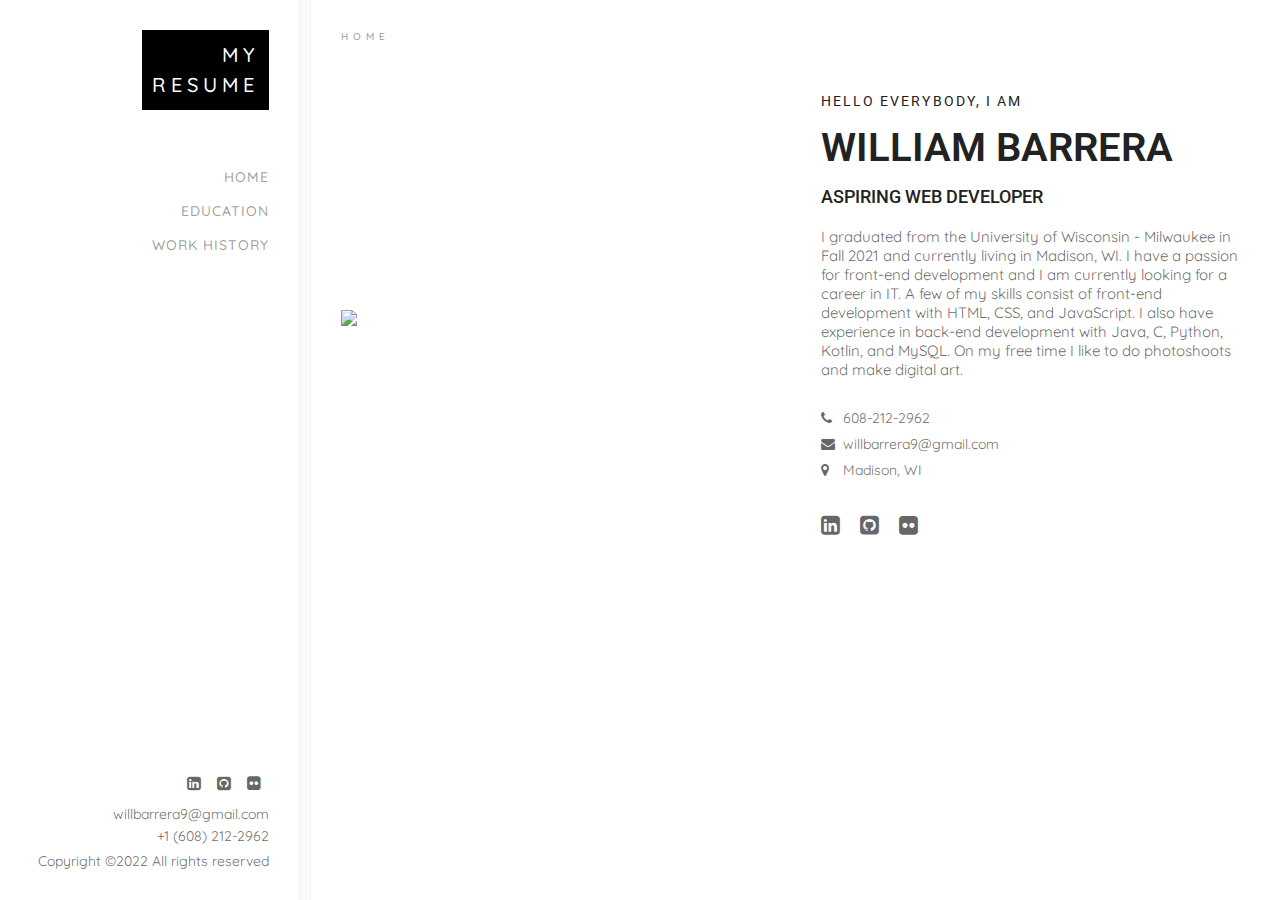
==== index.html @ 20d4d877 "updated photo url" ====
<!DOCTYPE html>
<html>

<head>
  <meta charset="utf-8">
  <meta name="viewport" content="width=device-width">

  <link href="style.css" rel="stylesheet" type="text/css" />
  <title>Home</title>
  <link href="https://stackpath.bootstrapcdn.com/font-awesome/4.7.0/css/font-awesome.min.css" rel="stylesheet">
</head>


<body>
  
  <div class="wraper">
    <div class="container">
      <div class="left-content p-30">
        <div class="logo">
          <a href="index.html">
            <span>My</span>
            <span>Resume</span>
          </a>
        </div>
        <div class="nav">
          <ul>
            <li><a href="index.html">Home</a></li>
            <li><a href="education.html">Education</a></li>
            <li><a href="workhistory.html">Work History</a></li>

          </ul>
        </div>
        <div class="left-footer">
          <div class="social-icons">
            <ul>
              <li><a href="https://www.linkedin.com/in/william-barrera-1a987919a/"><i class="fa fa-linkedin-square" aria-hidden="true"></i></a></li>
              <li><a href="https://github.com/WillB5"><i class="fa fa-github-square" aria-hidden="true"></i></a></li>
              <li><a href="https://www.flickr.com/people/194428356@N07/"><i class="fa fa-flickr" aria-hidden="true"></i></a></li>
            </ul>
          </div>
          <div class="foot-contact">
            <ul>
              <li>willbarrera9@gmail.com</li>
              <li>+1 (608) 212-2962</li>
            </ul>
          </div>

          <div class="copy-rights">Copyright &copy;2022 All rights reserved</div>
        </div>

      </div>
      <div class="main-content">
        <div class="section1 p-30" id="Home">
          <div class="sec-title">
            <div class="pg-sub-title">Home</div>
          </div>
          <div class="d-flex-align-center">
            <div id=pfp class="user-img flex-1"><img src="https://scontent-msp1-1.xx.fbcdn.net/v/t39.30808-6/271626206_5338001409563027_121557724615903491_n.jpg?stp=cp0_dst-jpg_e15_fr_q65&_nc_cat=107&ccb=1-7&_nc_sid=85a577&efg=eyJpIjoidCJ9&_nc_ohc=-cINYerEczsAX9BMkfF&_nc_ht=scontent-msp1-1.xx&oh=00_AT_D4rNkioq-xpFSXjNBUVJzfQZFJUGszZsTS9U1H5JEUA&oe=633B177D"></div>
            <div class="user-profile flex-1">
              <div class="pro-details">
                <div class="sm-text">HELLO EVERYBODY, I AM</div>
                <div class="name">William Barrera</div>
                <div class="role">Aspiring Web Developer</div>

              </div>
              <div class="text">I graduated from the University of Wisconsin - Milwaukee in Fall 2021 and currently living in Madison, WI. I have a passion for front-end development and I am currently looking for a career in IT. A few of my skills consist of front-end development with HTML, CSS, and JavaScript. I also have experience in back-end development with Java, C, Python, Kotlin, and MySQL. On my free time I like to do photoshoots and make digital art.</div>
              <div class="pr-list">
                <ul>
                  <li><i class="fa fa-phone" aria-hidden="true"></i> 608-212-2962</li>
                  <li><i class="fa fa-envelope" aria-hidden="true"></i> willbarrera9@gmail.com</li>
                  <li><i class="fa fa-map-marker" aria-hidden="true"></i> Madison, WI</li>
                </ul>
              </div>
              <div class="social-icons-head">
                <ul>
                  <li><a href="https://www.linkedin.com/in/william-barrera-1a987919a/"><i class="fa fa-linkedin-square" aria-hidden="true"></i></a></li>
                  <li><a href="https://github.com/WillB5"><i class="fa fa-github-square" aria-hidden="true"></i></a></li>
                  <li><a href="https://www.flickr.com/people/194428356@N07/"><i class="fa fa-flickr" aria-hidden="true"></i></a></li>
                </ul>
              </div>

            </div>
          </div>
        </div>

      </div>
    </div>
  </div>
</body>


   <!--
  This script places a badge on your repl's full-browser view back to your repl's cover
  page. Try various colors for the theme: dark, light, red, orange, yellow, lime, green,
  teal, blue, blurple, magenta, pink!
  -->
  
  <script src="https://replit.com/public/js/replit-badge.js" theme="blue" defer></script> 
</body>

</html>
---- style.css ----
@charset "utf-8";
@import url('https://fonts.googleapis.com/css?family=Quicksand:300,400,500,700');
@import url('https://fonts.googleapis.com/css?family=Roboto');
/*=============================================
Css Indexing
===============================================
1 Base CSS

===============================================*/





/*===========================================
Base CSS
============================================*/
*{
  margin: 0;
  padding: 0;
  box-sizing: border-box;
}
h1,
h2,
h3,
h4,
h5,
h6 {


}
html {
  height: 100%;
}
body {
  height: 100%;
  font-family: 'Quicksand', sans-serif;
 color: rgba(0, 0, 0, 0.6);
  box-sizing: border-box;
  font-size: 14px;
  overflow: hidden;
  background: #fafafa;
}
label {
  padding: 0;
  margin: 0;
}
ul, li, ol {
  padding: 0;
  margin: 0;
}
li{
  list-style: none;
}
a, img {
  border: 0;
  outline: none;
  text-decoration: none;
}
input::-moz-focus-inner {
  border: 0;
}
bo {
  outline: none;
}
img {
  max-width: 100%;
  height: auto;
  vertical-align: bottom;
}
input, select, textarea, button{
  font-family: 'Muli', sans-serif;
}
input:focus, select:focus, textarea:focus, button:focus{
  outline: 0;
}

a {
  color: inherit;
  -webkit-transition: 0.5s;
  -o-transition: 0.5s;
  transition: 0.5s; }


p {
  margin-bottom: 1.5em; }

h1, h2, h3, h4, h5, h6 {
  color: #000;
  font-family: "Quicksand", Arial, sans-serif;
  font-weight: 400;
  margin: 0 0 30px 0; }


i.material-icons {
  font-size: inherit;
  line-height: inherit;
}
::-webkit-scrollbar-track
{
  -webkit-box-shadow: inset 0 0 6px rgba(0,0,0,0.3);
  background-color: #F5F5F5;
}

::-webkit-scrollbar
{
  width: 5px;
  height: 5px;
  background-color: #F5F5F5;
}

::-webkit-scrollbar-thumb
{

  -webkit-box-shadow: inset 0 0 6px rgba(0,0,0,.3);
  background-color: #777;
}

/*===========================================
Text Styles CSS
============================================*/
.t-title-size{
  font-size: 18px;
}
.t-bold{
  font-weight: 600;
}
.t-normal{
  font-weight: normal;
}
.t-center{
  text-align: center;
}
.t-right{
  text-align: right;
}



/*===========================================
Padding & Margins CSS
============================================*/
.p-5{
  padding: 5px;
}
.p-10{
  padding: 10px;
}
.p-15{
  padding: 15px;
}
.p-20{
  padding: 20px;
}
.p-25{
  padding: 25px;
}
.p-30{
  padding: 30px;
}
.p-35{
  padding: 35px;
}
.p-40{
  padding: 40px;
}
.p-45{
  padding: 45px;
}
.p-50{
  padding: 50px;
}

.p-right5{
  padding-right: 5px;
}
.p-right10{
  padding-right: 10px;
}
.p-right15{
  padding-right: 15px;
}
.p-right20{
  padding-right: 20px;
}
.p-right25{
  padding-right: 25px;
}
.p-right30{
  padding-right: 30px;
}

.p-left5{
  padding-left: 5px;
}
.p-left10{
  padding-left: 10px;
}
.p-left15{
  padding-left: 15px;
}
.p-left20{
  padding-left: 20px;
}
.p-left25{
  padding-left: 25px;
}
.p-left30{
  padding-left: 30px;
}

.m-5{
  margin:: 5px;
}
.m-10{
  margin: 10px;
}
.m-15{
  margin: 15px;
}
.m-20{
  margin: 20px;
}
.m-25{
  margin: 25px;
}
.m-30{
  margin: 30px;
}
.m-35{
  margin: 35px;
}
.m-40{
  margin: 40px;
}
.m-45{
  margin: 45px;
}
.m-50{
  margin: 50px;
}

/*===========================================
Display Styles
============================================*/
.d-flex{
  display: flex;
}
.d-flex-align-center{
  display: flex;
  align-items: center;
  flex-direction: row;
}
.d-flex-align-center-column{
  display: flex;
  align-items: center;
  flex-direction: column;
}
.flex-1{
  flex: 1;
}
.flex-2{
  flex: 2;
}



/*===========================================
Page Styles
============================================*/

.wraper {
    width: 100%;
    height: 100%;
}


.container {
    height: 100%;
    display: flex;
    flex-direction: row;
}

.left-content {
    width: 300px;
    overflow-y: auto;
    height: 100%;
    background: #fff;
    border-right: 1px solid rgba(221, 221, 221, 0.38);
    display: flex;
    flex-direction: column;
}

.main-content {
    flex: 1;
    overflow-y: auto;
    margin-left: 10px;
    background: #fff;
    border-left: 1px solid rgba(221, 221, 221, 0.38);
}
.logo {
    display: flex;
    justify-content: flex-end;
}

.logo a {
    color: #fff;
    text-align: right;
    background: #000;
    display: flex;
    flex-direction: column;
    padding: 10px;
    font-size: 20px;
    text-transform: uppercase;
    letter-spacing: 5px;
    line-height: 30px;
    font-weight: 500;
}

.nav {
    flex: 1;
    /* display: flex; */
    justify-content: flex-end;
    margin: 50px 0px;
}

.nav ul li, .nav ul li a {
    display: flex;
    justify-content: flex-end;
}

.nav ul li a {
    padding: 8px 0px;
    text-transform: uppercase;
    color: rgba(0, 0, 0, 0.4);
    letter-spacing: 1px;
    font-weight: 500;
    position: relative;
}

.nav ul li a:hover {
    color: #000;
}
.nav ul li a:after {
    content: "";
    width: 0;
    height: 1px;
    background: #000;
    position: absolute;
    bottom: 5px;
    left: 0;
    right: 0;
    -webkit-transform: scaleX(0);
    -moz-transform: scaleX(0);
    -ms-transform: scaleX(0);
    -o-transform: scaleX(0);
    transform: scaleX(0);
    -webkit-transition: all 0.3s cubic-bezier(0.175, 0.885, 0.32, 1.275);
    -moz-transition: all 0.3s cubic-bezier(0.175, 0.885, 0.32, 1.275);
    -ms-transition: all 0.3s cubic-bezier(0.175, 0.885, 0.32, 1.275);
    -o-transition: all 0.3s cubic-bezier(0.175, 0.885, 0.32, 1.275);
    transition: all 0.3s cubic-bezier(0.175, 0.885, 0.32, 1.275);
}

.nav ul li a:hover:after {
    width: 100%;
    -webkit-transform: scaleX(1);
    -moz-transform: scaleX(1);
    -ms-transform: scaleX(1);
    -o-transform: scaleX(1);
    transform: scaleX(1);
}

.left-footer {
    color: rgba(0, 0, 0, 0.6);
    display: flex;
    flex-direction: column;
    justify-content: flex-end;
}

.foot-contact, .social-icons ul, .copy-rights {
    display: flex;
    justify-content: flex-end;
}

.social-icons ul li {
    display: flex;
    justify-content: flex-end;
    flex-direction: row;
}

.foot-contact ul {
    display: flex;
    flex-direction: column;
}

.foot-contact ul li {
    justify-content: flex-end;
    display: flex;
    margin: 2px 0px;
}

.foot-contact {
   margin: 5px 0px;
}



.social-icons ul li a {
    padding: 5px 8px;
    font-size: 16px;
}


.social-icons ul li a:hover {
  color: #000;
  transform: scale(1.2) translateY(-5px);
}
.user-profile {
    padding-left: 50px;
}

.sm-text {
    letter-spacing: 2.1px;
    font-weight: normal;
    color: #222222;
    font-size: 14px;
    font-family: "Roboto", sans-serif;
    text-transform: uppercase;
}

.name {
    font-size: 40px;
    text-transform: uppercase;
    margin: 15px 0px;
    color: #222222;
    font-family: "Roboto", sans-serif;
    font-weight: 600;
}

.role {
    font-size: 18px;
    font-weight: 500;
    font-family: "Roboto", sans-serif;
    text-transform: uppercase;
    margin-bottom: 20px;
    color: #222222;
}

.text {
   
    font-size: 15px;
}

.pr-list {
    margin: 30px 0px;
    
}

.pr-list ul li {
    margin-bottom: 8px;
}

.pr-list ul li i {
    width: 18px;
}
.social-icons-head ul {
    display: flex;
}

.social-icons-head ul li a {
    padding: 5px 10px;
    font-size: 22px;
    transition: all .3s;
        display: flex;
}

.social-icons-head {}

.social-icons-head ul li:nth-child(1) a {
    padding-left: 0;
}

.social-icons-head ul li a:hover {
    color: #000;
    transform: scale(1.2) translateY(-5px);
}
.sec-title {
    margin-bottom: 50px;
}

.pg-title {
    font-size: 18px;
    font-weight: 500;
    text-transform: uppercase;
    letter-spacing: 5px;
    line-height: 1.8;
    color: #000;
}

.pg-sub-title {
    margin-bottom: 10px;
    display: block;
    font-size: 10px;
    text-transform: uppercase;
    color: #999999;
    font-weight: 500;
    letter-spacing: 5px;
}

/*rescaling for smaller devices*/

@media screen and (max-width: 800px) {
  .left-content {
    width: 40%; 
  }

  #pfp {
    display: none;
  }
}
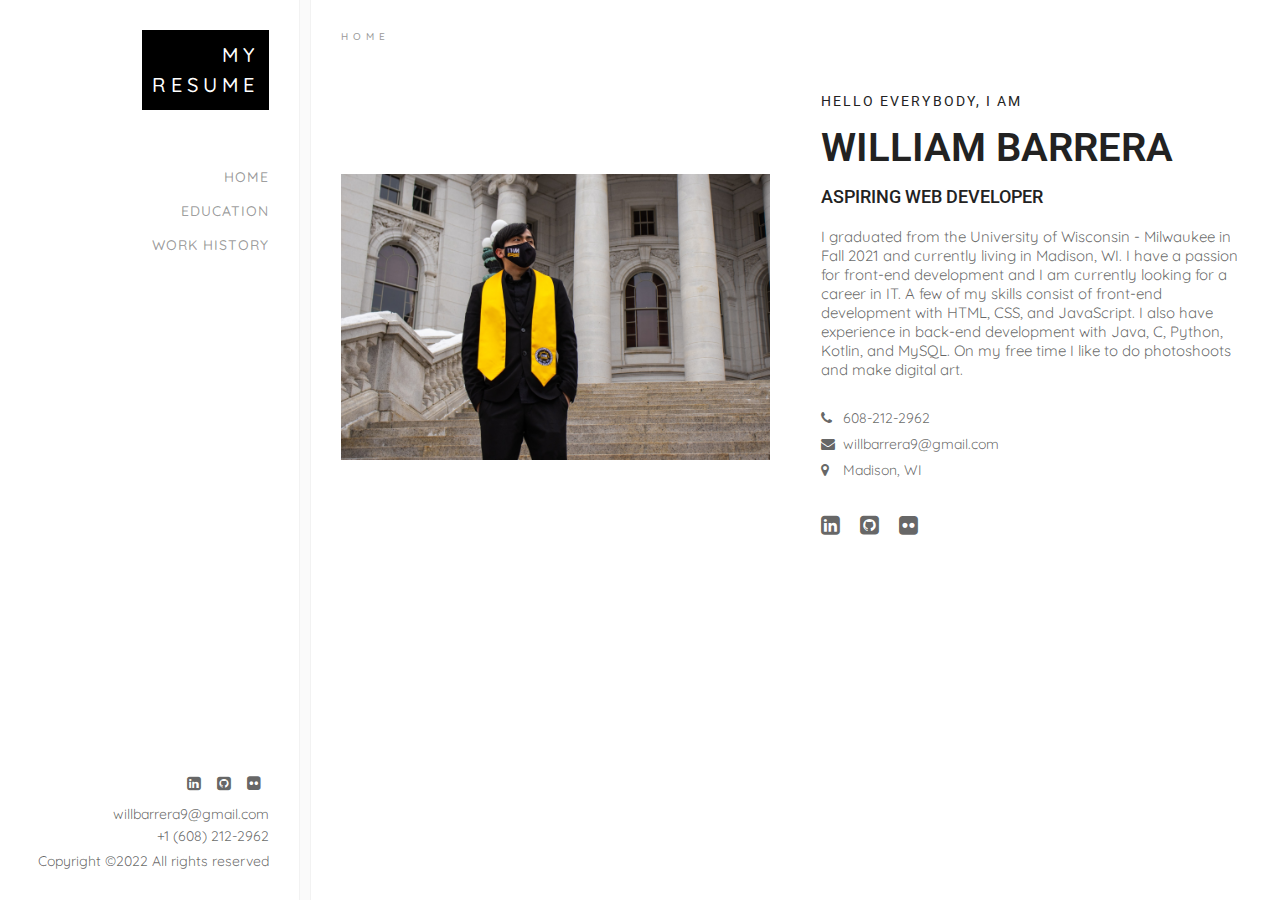
==== commit 6670a778: "fixed photo not displaying and linkedin link" ====
--- a/index.html
+++ b/index.html
@@ -33,7 +33,7 @@
         <div class="left-footer">
           <div class="social-icons">
             <ul>
-              <li><a href="https://www.linkedin.com/in/william-barrera-1a987919a/"><i class="fa fa-linkedin-square" aria-hidden="true"></i></a></li>
+              <li><a href="https://www.linkedin.com/in/willbarrera"><i class="fa fa-linkedin-square" aria-hidden="true"></i></a></li>
               <li><a href="https://github.com/WillB5"><i class="fa fa-github-square" aria-hidden="true"></i></a></li>
               <li><a href="https://www.flickr.com/people/194428356@N07/"><i class="fa fa-flickr" aria-hidden="true"></i></a></li>
             </ul>
@@ -55,7 +55,7 @@
             <div class="pg-sub-title">Home</div>
           </div>
           <div class="d-flex-align-center">
-            <div id=pfp class="user-img flex-1"><img src="https://scontent-msp1-1.xx.fbcdn.net/v/t39.30808-6/271626206_5338001409563027_121557724615903491_n.jpg?stp=cp0_dst-jpg_e15_fr_q65&_nc_cat=107&ccb=1-7&_nc_sid=85a577&efg=eyJpIjoidCJ9&_nc_ohc=-cINYerEczsAX9BMkfF&_nc_ht=scontent-msp1-1.xx&oh=00_AT_D4rNkioq-xpFSXjNBUVJzfQZFJUGszZsTS9U1H5JEUA&oe=633B177D"></div>
+            <div id=pfp class="user-img flex-1"><img src="Photos/will.jpg"></div>
             <div class="user-profile flex-1">
               <div class="pro-details">
                 <div class="sm-text">HELLO EVERYBODY, I AM</div>
@@ -73,7 +73,7 @@
               </div>
               <div class="social-icons-head">
                 <ul>
-                  <li><a href="https://www.linkedin.com/in/william-barrera-1a987919a/"><i class="fa fa-linkedin-square" aria-hidden="true"></i></a></li>
+                  <li><a href="https://www.linkedin.com/in/willbarrera"><i class="fa fa-linkedin-square" aria-hidden="true"></i></a></li>
                   <li><a href="https://github.com/WillB5"><i class="fa fa-github-square" aria-hidden="true"></i></a></li>
                   <li><a href="https://www.flickr.com/people/194428356@N07/"><i class="fa fa-flickr" aria-hidden="true"></i></a></li>
                 </ul>
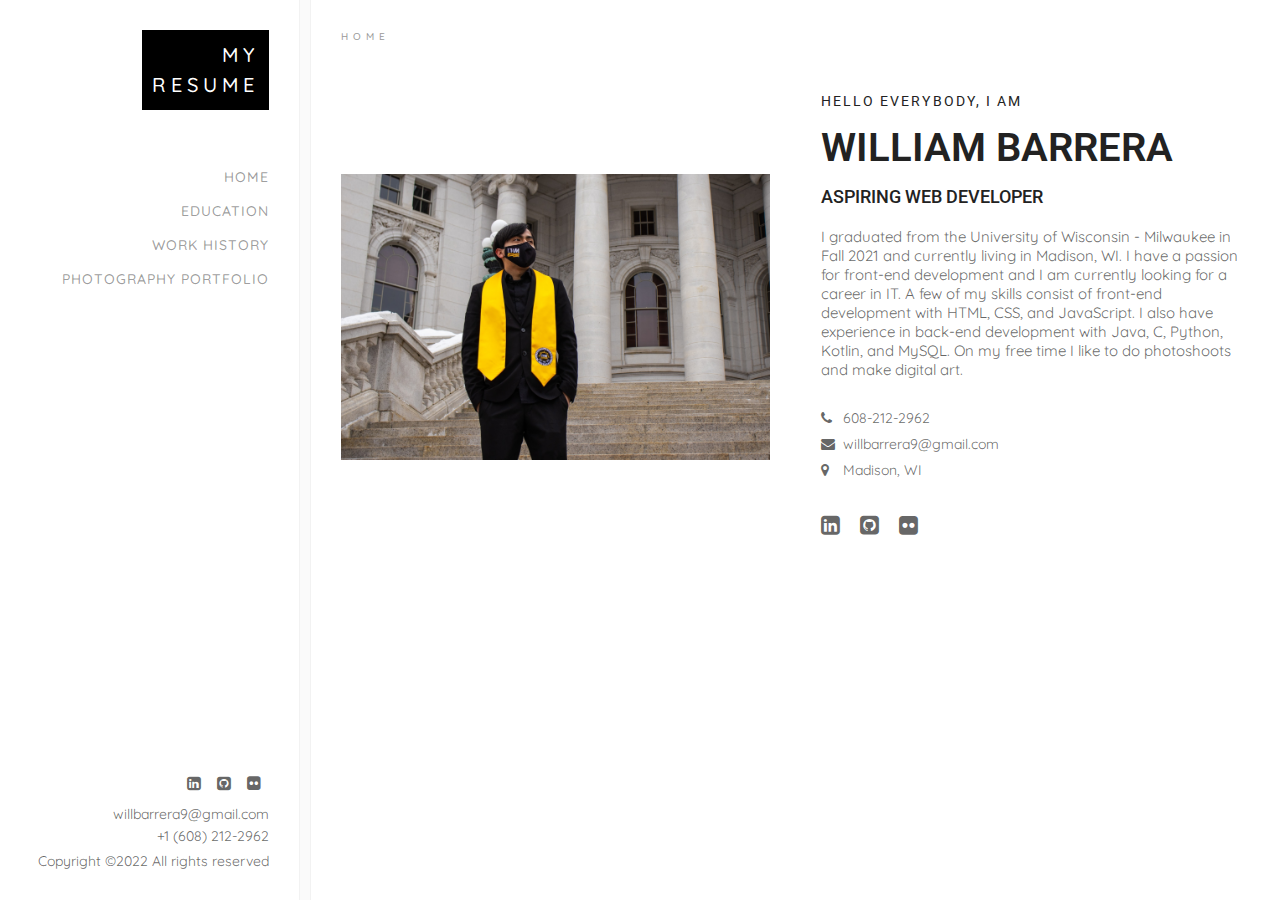
==== commit 41afd234: "Update index.html" ====
--- a/index.html
+++ b/index.html
@@ -27,6 +27,7 @@
             <li><a href="index.html">Home</a></li>
             <li><a href="education.html">Education</a></li>
             <li><a href="workhistory.html">Work History</a></li>
+            <li><a href="https://photoblog57.wordpress.com/">Photography Portfolio</a></li>
 
           </ul>
         </div>
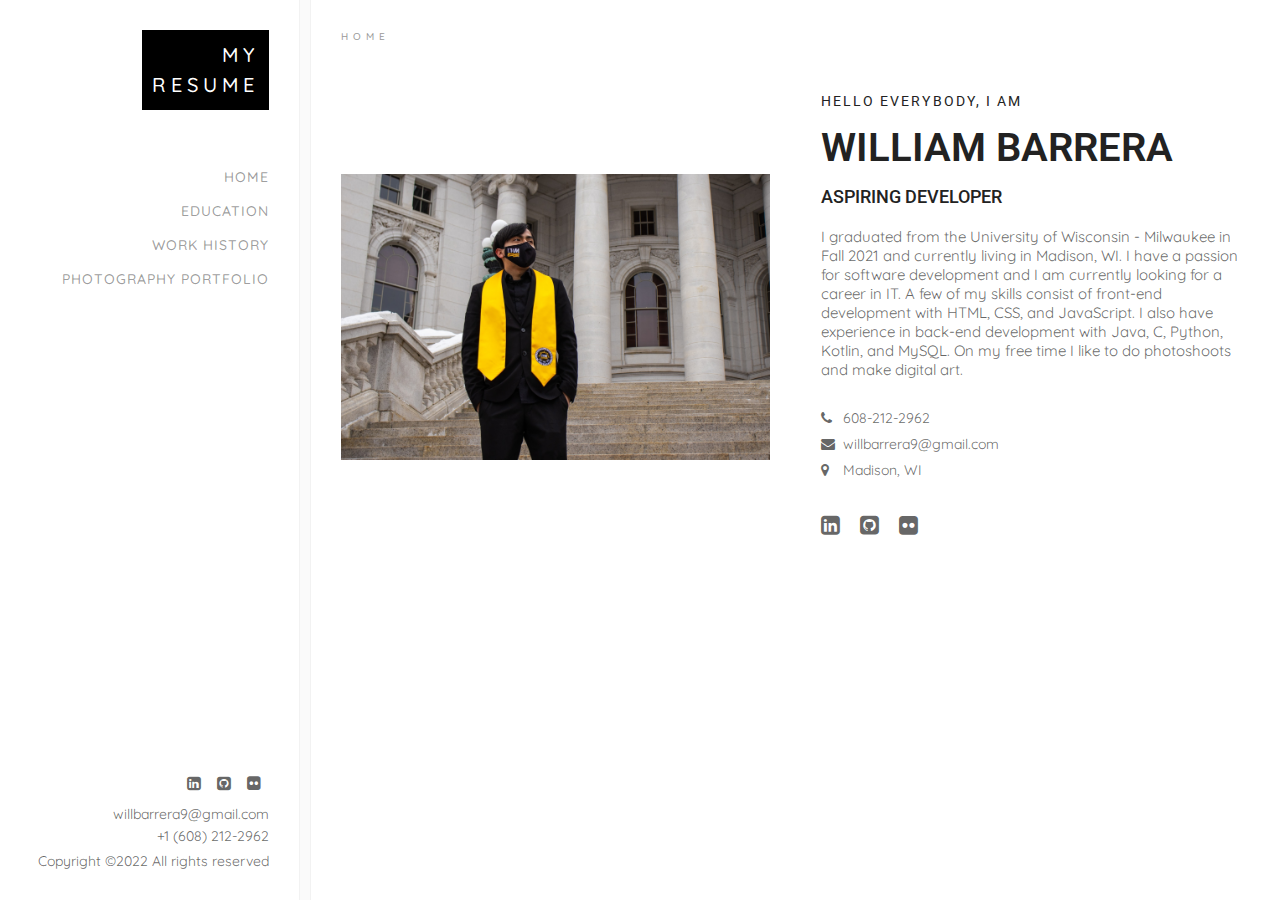
==== commit 7faffdcb: "Update index.html" ====
--- a/index.html
+++ b/index.html
@@ -61,10 +61,10 @@
               <div class="pro-details">
                 <div class="sm-text">HELLO EVERYBODY, I AM</div>
                 <div class="name">William Barrera</div>
-                <div class="role">Aspiring Web Developer</div>
+                <div class="role">Aspiring Developer</div>
 
               </div>
-              <div class="text">I graduated from the University of Wisconsin - Milwaukee in Fall 2021 and currently living in Madison, WI. I have a passion for front-end development and I am currently looking for a career in IT. A few of my skills consist of front-end development with HTML, CSS, and JavaScript. I also have experience in back-end development with Java, C, Python, Kotlin, and MySQL. On my free time I like to do photoshoots and make digital art.</div>
+              <div class="text">I graduated from the University of Wisconsin - Milwaukee in Fall 2021 and currently living in Madison, WI. I have a passion for software development and I am currently looking for a career in IT. A few of my skills consist of front-end development with HTML, CSS, and JavaScript. I also have experience in back-end development with Java, C, Python, Kotlin, and MySQL. On my free time I like to do photoshoots and make digital art.</div>
               <div class="pr-list">
                 <ul>
                   <li><i class="fa fa-phone" aria-hidden="true"></i> 608-212-2962</li>
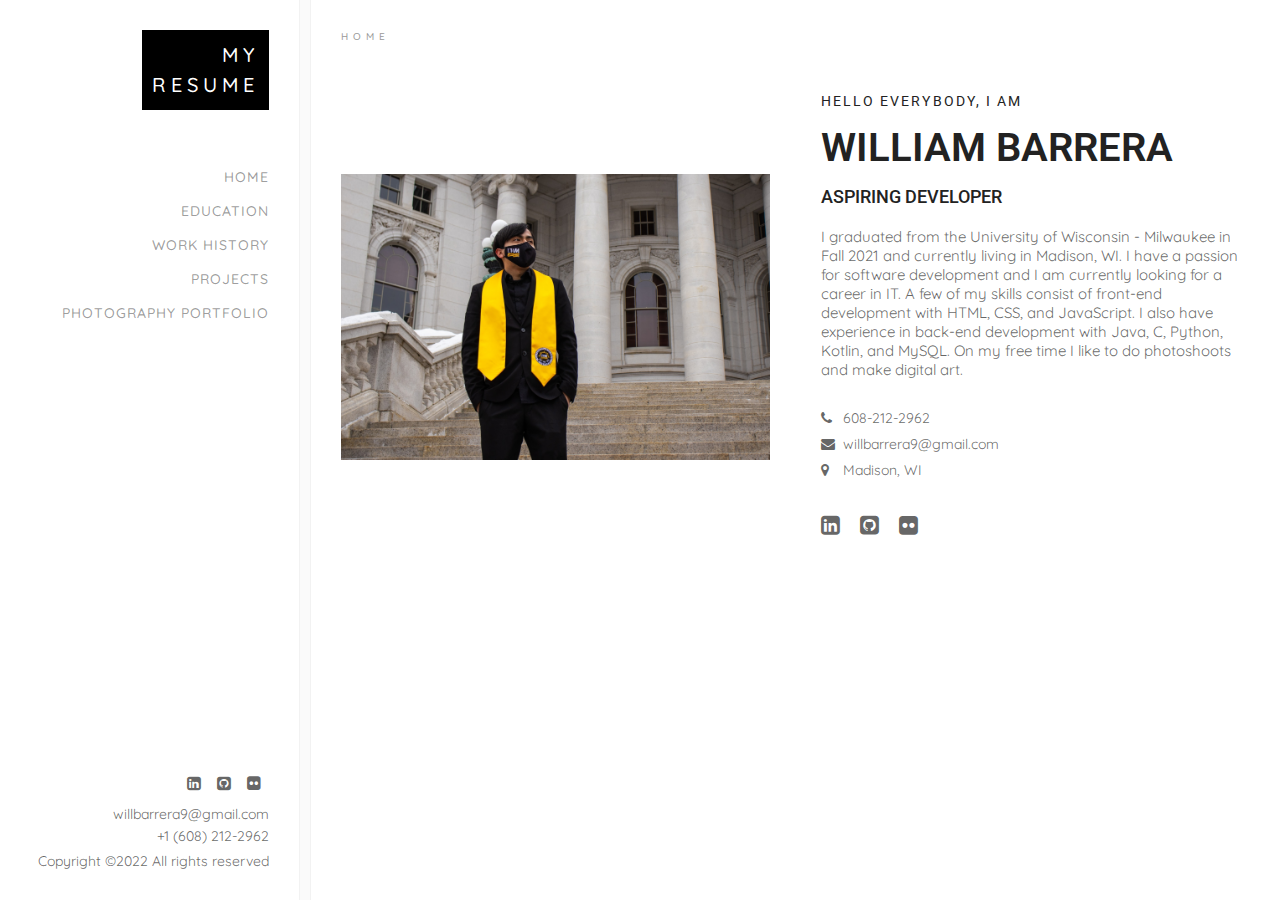
==== commit 83c66dff: "Added a projects page" ====
--- a/index.html
+++ b/index.html
@@ -27,7 +27,8 @@
             <li><a href="index.html">Home</a></li>
             <li><a href="education.html">Education</a></li>
             <li><a href="workhistory.html">Work History</a></li>
-            <li><a href="https://photoblog57.wordpress.com/">Photography Portfolio</a></li>
+            <li><a href="projects.html">Projects</a></li>
+            <li><a href="https://photography-porfolio-website.pages.dev/#">Photography Portfolio</a></li>
 
           </ul>
         </div>
@@ -88,15 +89,4 @@
     </div>
   </div>
 </body>
-
-
-   <!--
-  This script places a badge on your repl's full-browser view back to your repl's cover
-  page. Try various colors for the theme: dark, light, red, orange, yellow, lime, green,
-  teal, blue, blurple, magenta, pink!
-  -->
-  
-  <script src="https://replit.com/public/js/replit-badge.js" theme="blue" defer></script> 
-</body>
-
 </html>
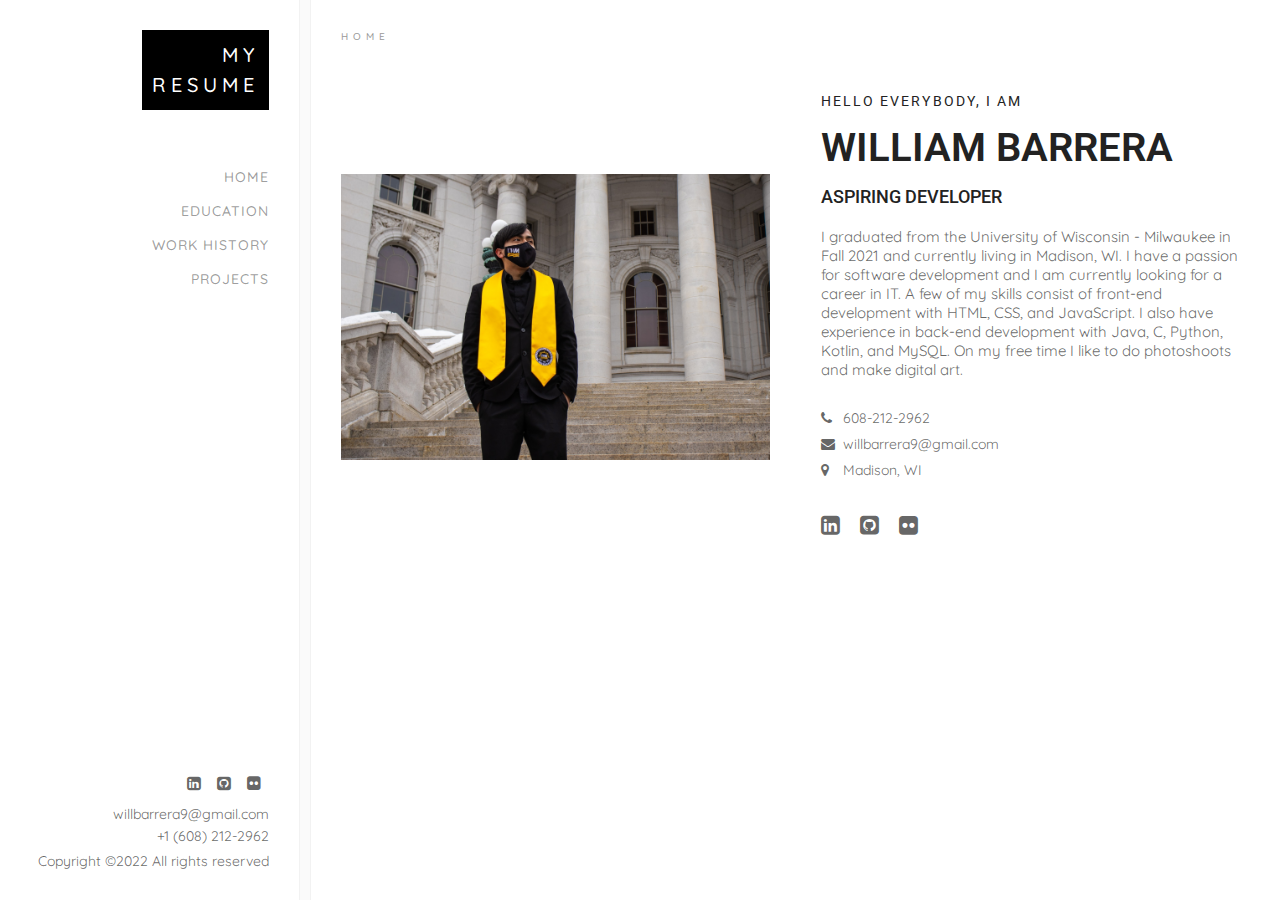
==== commit cbf79819: "Moved Photography Portfolio into projects rather than having a separate tab for it." ====
--- a/index.html
+++ b/index.html
@@ -28,7 +28,6 @@
             <li><a href="education.html">Education</a></li>
             <li><a href="workhistory.html">Work History</a></li>
             <li><a href="projects.html">Projects</a></li>
-            <li><a href="https://photography-porfolio-website.pages.dev/#">Photography Portfolio</a></li>
 
           </ul>
         </div>
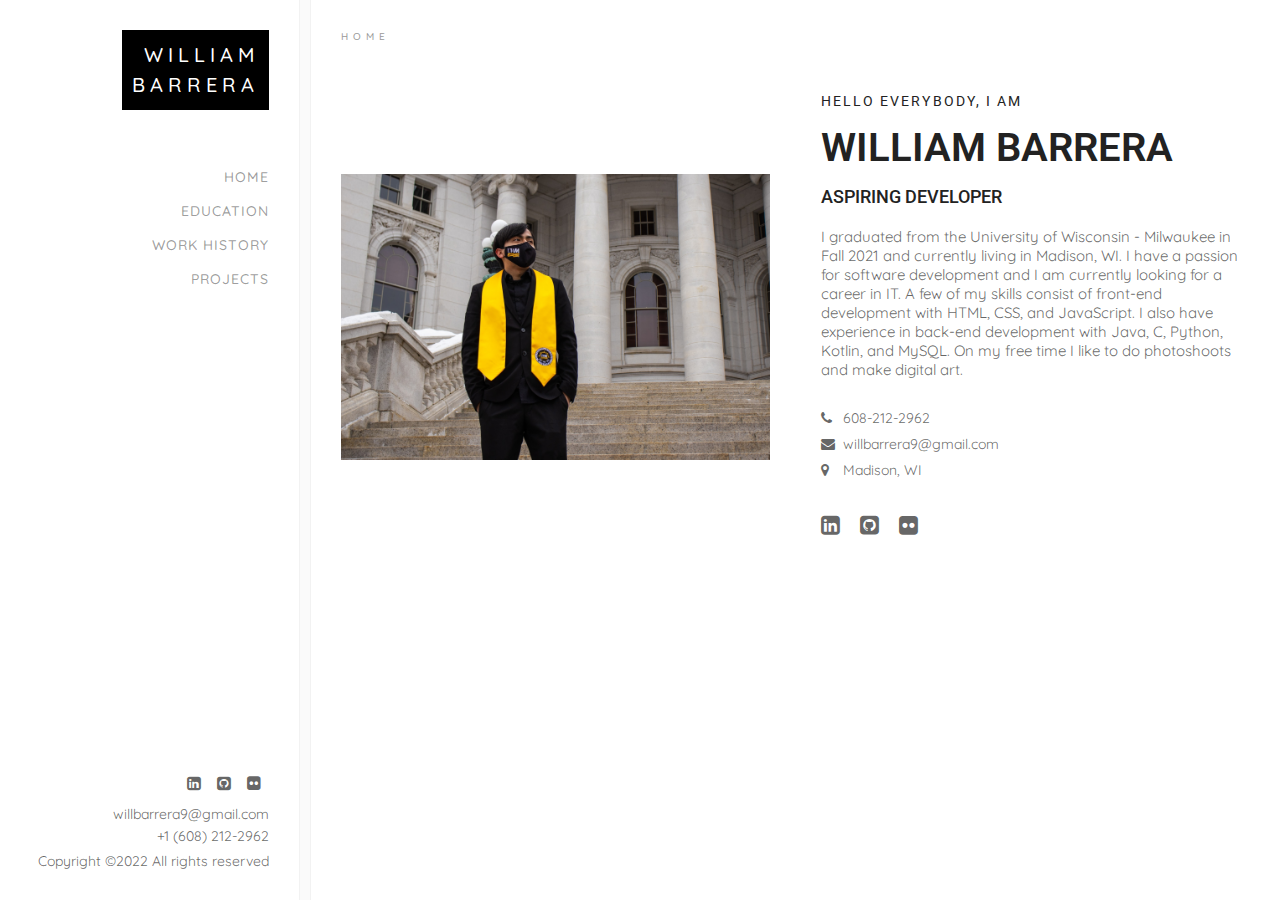
==== commit 2b1f561e: "updated text on button" ====
--- a/index.html
+++ b/index.html
@@ -18,8 +18,8 @@
       <div class="left-content p-30">
         <div class="logo">
           <a href="index.html">
-            <span>My</span>
-            <span>Resume</span>
+            <span>William</span>
+            <span>Barrera</span>
           </a>
         </div>
         <div class="nav">
